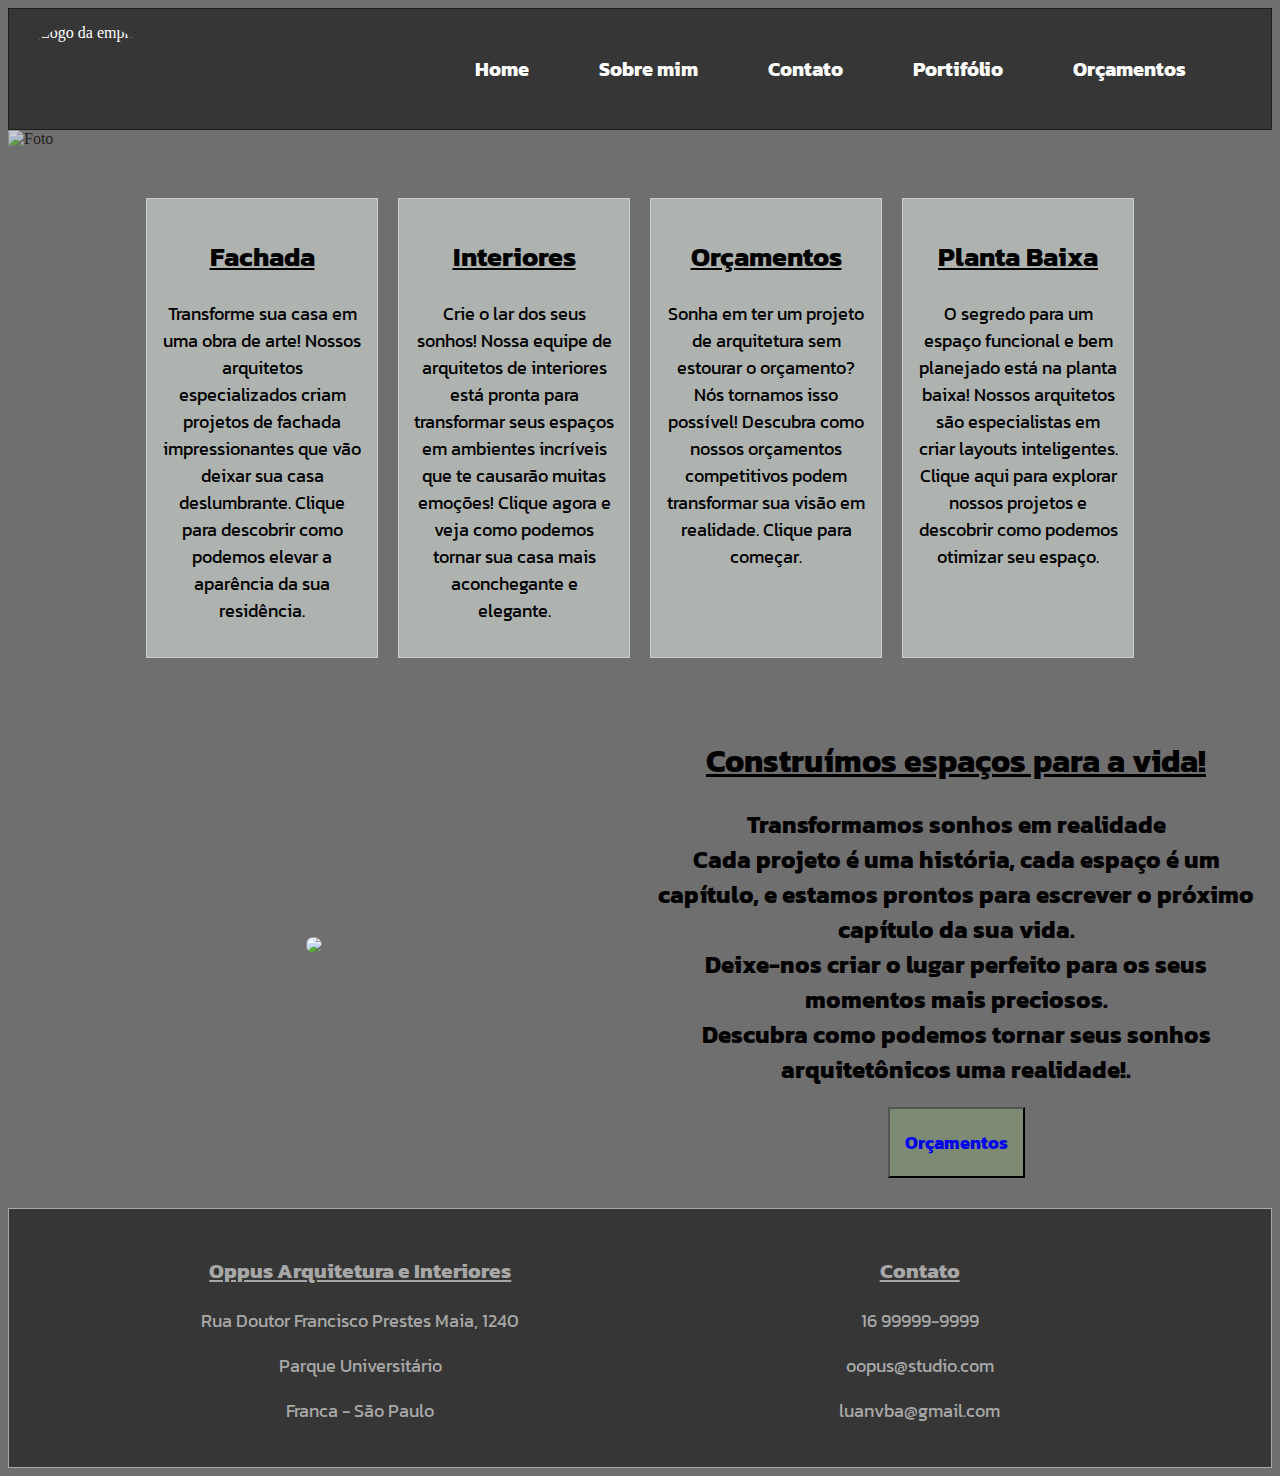
==== index.html @ 78419d8d "atualizações" ====
<!DOCTYPE html>
<html lang="pt-br">
<head>
    <meta charset="UTF-8">
    <meta name="viewport" content="width=device-width, initial-scale=1.0">
    <title>LUANVBA</title>
    <link rel="stylesheet" href="styles.css">
    <link rel="preconnect" href="https://fonts.googleapis.com">
    <link rel="preconnect" href="https://fonts.gstatic.com" crossorigin>
    <link href="https://fonts.googleapis.com/css2?family=Kanit&display=swap" rel="stylesheet">

</head>
<body>
    <header>
        <img href="index.html" class="logo" src="/site_arquitetura/img/logo.jpeg" alt="Logo da empresa">
        <nav>
            <ul>
                <li><a href="index.html">Home</a></li>
                <li><a href="sobremim.html">Sobre mim</a></li>
                <li><a href="https://www.instagram.com/arq.luanbruno/">Contato</a></li>
                <li><a href="https://www.instagram.com/arq.luanbruno/">Portifólio</a></li>
                <li><a href="https://docs.google.com/forms/d/e/1FAIpQLSc5V0zXLqHX2Gyma2oxEk6Q4_O6Z_RN9hvCd_Q0-PLyFsJlIg/viewform?usp=sf_link">Orçamentos</a></li>
            </ul>
        </nav>
    </header>
    <div>
        <img class="imagempri" alt="Foto"src="/site_arquitetura/img/quarto_jardim.jpg" >
    </div>

        <div class="container">
        <div class="caixinhas">
            <h2><u>Fachada</u></h2>
            <p><p>Transforme sua casa em uma obra de arte! Nossos arquitetos especializados criam projetos de fachada impressionantes que vão deixar sua casa deslumbrante. Clique para descobrir como podemos elevar a aparência da sua residência.</p></p>
        </div>
        <div class="caixinhas">
            <h2><a><u>Interiores</u></a></h2>
            <p>Crie o lar dos seus sonhos! Nossa equipe de arquitetos de interiores está pronta para transformar seus espaços em ambientes incríveis que te causarão muitas emoções! Clique agora e veja como podemos tornar sua casa mais aconchegante e elegante.</p>
        </div>
        <div class="caixinhas">
            <h2><u>Orçamentos</u></h2>
            <p>Sonha em ter um projeto de arquitetura sem estourar o orçamento? Nós tornamos isso possível! Descubra como nossos orçamentos competitivos podem transformar sua visão em realidade. Clique para começar.
                </p>
        </div>
        <div class="caixinhas">
            <h2><u>Planta Baixa</u></h2>
            <p>O segredo para um espaço funcional e bem planejado está na planta baixa! Nossos arquitetos são especialistas em criar layouts inteligentes. Clique aqui para explorar nossos projetos e descobrir como podemos otimizar seu espaço.</p>
        </div>
       </div>
       <br>

            <div class="meio">
            <div class="divmeio2">
             <img class="imgmeio"src="/site_arquitetura/img/imgmeio.jpg">
            </div>
            <div class="divmeio2">
                <h1><u>Construímos espaços para a vida!</u></h1>
                <h2>Transformamos sonhos em realidade<br>Cada projeto é uma história, cada espaço é um capítulo, e
                 estamos prontos para escrever o próximo capítulo da sua vida.
                 <br>Deixe-nos criar o lugar perfeito para os seus momentos mais preciosos.<br>
                 Descubra como podemos tornar seus sonhos arquitetônicos uma realidade!.</h2>
                 <button class="botao"><a href="https://docs.google.com/forms/d/e/1FAIpQLSc5V0zXLqHX2Gyma2oxEk6Q4_O6Z_RN9hvCd_Q0-PLyFsJlIg/viewform?usp=sf_link">Orçamentos</a></button>
            </div>
        </div>
    

      <footer>

        <div class="infos">

        <div class="info">
         <h3><u>Oppus Arquitetura e Interiores</u></h3>
            <p>Rua Doutor Francisco Prestes Maia, 1240</p>
             <p>Parque Universitário</p>
                <p>Franca - São Paulo</p>
        </div>

        <div class="info">
        <h3><u>Contato</u></h3>
        <p>16 99999-9999</p>

        <p>oopus@studio.com</p>
        <p>luanvba@gmail.com</p>
        <p></p>

        </div>

        </div>

    </footer>

</body>
</html>
---- styles.css ----
header {
    display: flex;
    justify-content: space-between;
    align-items: center;
    padding: 15px;
    background-color: #363636;
    color: rgb(255, 255, 255); 
    border: 1px solid #1d1d1d;
    margin-top: 0;
}

.logo {
    height: 90px;
    border-radius: 100%;
    
}

nav ul {
    list-style-type: none;
    margin: 0;
    padding: 0;
    display: flex;
    align-items: center; 
    color: rgb(255, 255, 255); 
    font-weight: bold;
    font-family: 'Kanit', sans-serif;
}

nav li {
    margin-right: 70px;
    color: rgb(255, 255, 255); 
    align-items: center;
    transition: transform 0.2s;
    font-family: 'Kanit', sans-serif;
}

nav li:hover {
    transform: scale(1.1);
}

nav a {
    text-decoration: none;
    font-weight: bold; 
    font-size: 20px; 
    align-items: center; 
    color: rgb(255, 255, 255); 
}

nav a:hover{
    color: #87af70;
}
.imagempri {
    width: 100%;
    height: 550px;
    opacity: 70%;
    border-radius: 0%;
    padding-right: 35px;
   
}

body {
    background-color: #706f6f;
}
.container {
    text-align: center;
    padding-top: 40px;
    display: flex;
    justify-content: center;
}

.container {
    text-align: center;
    padding-top: 40px;
    display: flex;
    justify-content: center;
}

.caixinhas {
    width: 200px;
    margin: 10px;
    border: 1px solid #ccc;
    padding: 15px;
    background-color: rgb(174, 179, 176);
    text-align: center;
    transition: transform 0.2s; 
    font-family: 'Kanit', sans-serif;
    font-size: large;
}

.caixinhas:hover {
    transform: scale(1.1); /* Aumenta o tamanho em 10% */
}
.infos{
    text-align: center; 
    padding-top: 0px;
    border: solid 1px;
    background-color: #363636;
    color: rgb(167, 167, 167);
    font-size: large;
}
.info {
    display: inline-block;
    text-align: center;
    width: 40%;
    margin: 10px;
    padding: 15px;
    font-family: 'Kanit', sans-serif;
    font-size: large;
    
}

.meio{

    display: flex;
    align-items: center;
    padding-top: 15px;
    padding-bottom: 15px;
}
.imgmeio{
    height: 450px ;
    width: auto;
    border-radius: 75px;
    margin-right: 20px;
}

.divmeio2{
    flex: 1;
    text-align: center;
    font-family: 'Kanit', sans-serif;
    justify-content: center;
    color: #000000;
    background-color: #706f6f;
    padding: 15px;
}

.botao{
    padding: 20px 15px;
    font-family: 'Kanit', sans-serif;
    font-weight: bold;
    color: #000000;
    background-color:#7d8b74;
    font-size: large;
    transition: transform 0.2s;
    text-decoration: none;
}

.botao a{
    text-decoration: none;
}

.botao:hover {
    transform: scale(1.1);
    
}

.perfil{
    height: 500px;
    border-radius: 100%;
    box-shadow: #ffffff;
    

}

.foto {
    text-align: center; 
    margin-top: 75px;
    transition: transform 0.2s;
    box-shadow: #ffffff;

    
}

.foto:hover{
    transform: scale(1.1);
}

.textdiv{
    font-family: 'Kanit', sans-serif;
    padding-left: 75px;
    padding-right: 75px;
    padding-top: 50px;
    padding-bottom: 50px;
}
.txt{
    font-family: 'Kanit', sans-serif;
    font-size: 25px;
    text-shadow: #000000;
}
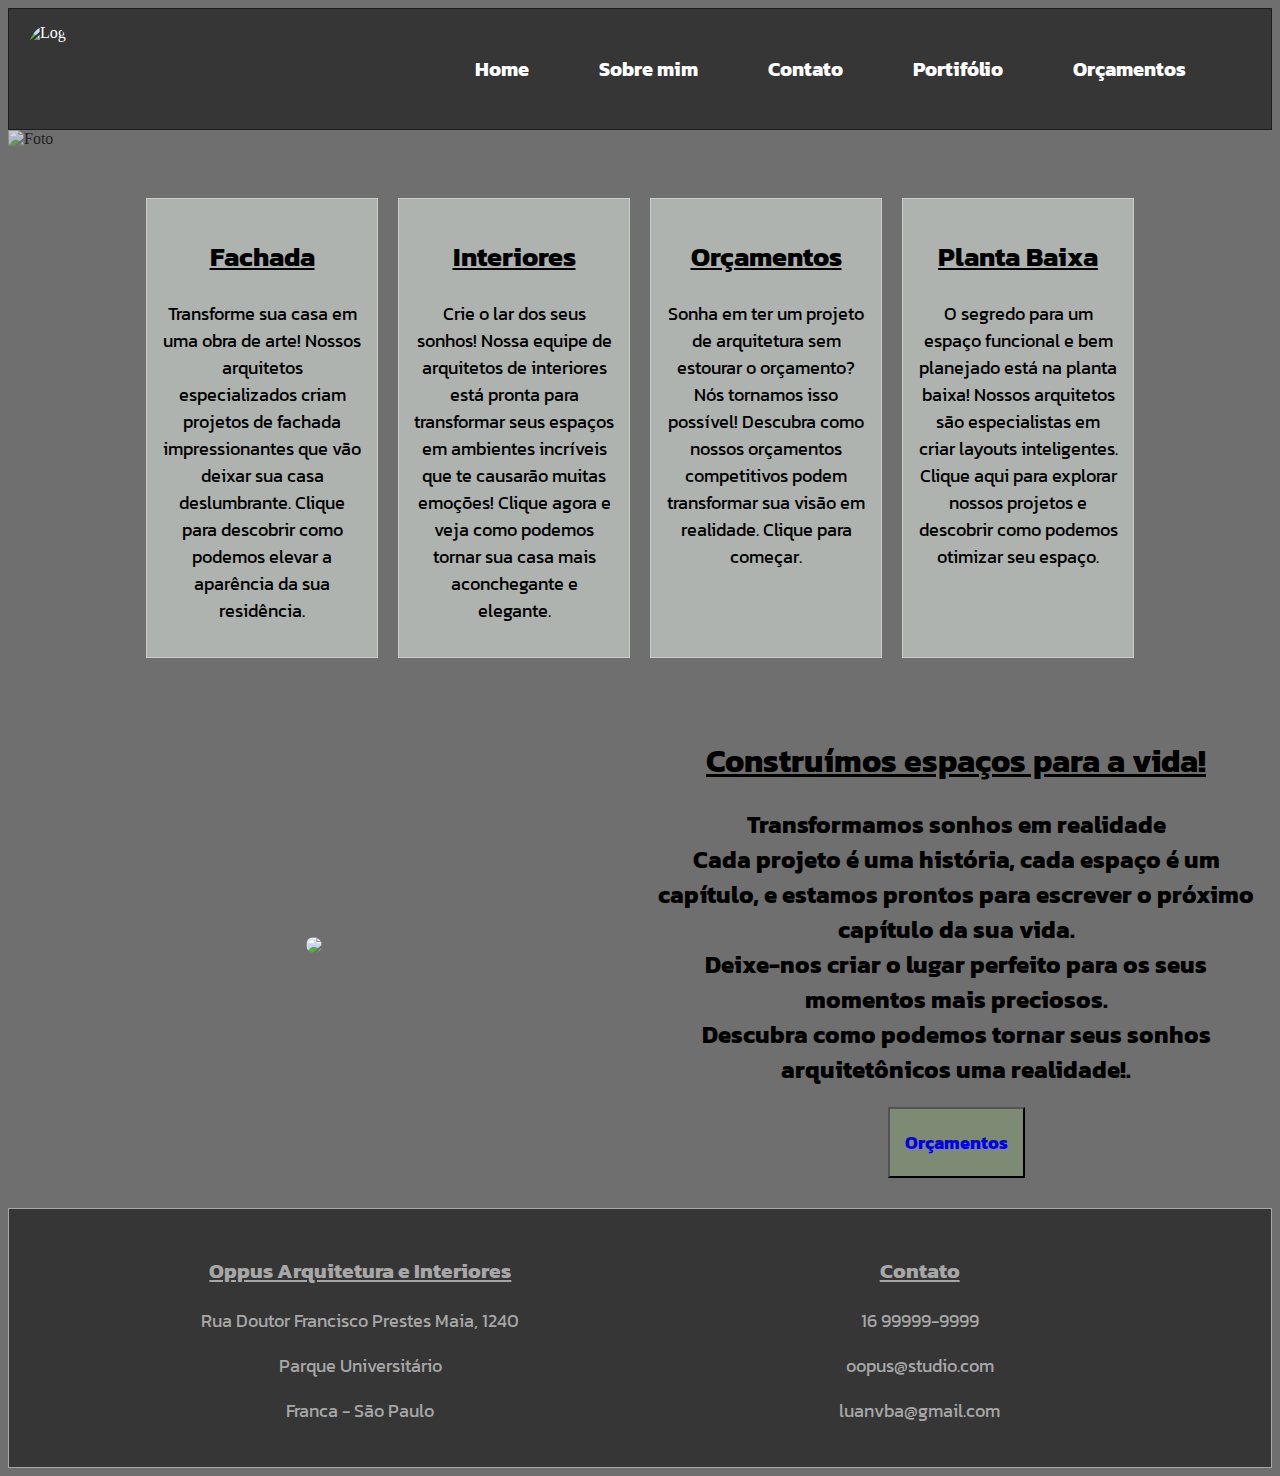
==== commit 59e1b78e: "atualizacoes finais" ====
--- a/index.html
+++ b/index.html
@@ -12,7 +12,7 @@
 </head>
 <body>
     <header>
-        <img href="index.html" class="logo" src="/site_arquitetura/img/logo.jpeg" alt="Logo da empresa">
+        <img href="index.html" class="logo" src="/site_arquitetura/img/logo.jpeg" alt="Logo">
         <nav>
             <ul>
                 <li><a href="index.html">Home</a></li>
--- a/styles.css
+++ b/styles.css
@@ -89,7 +89,7 @@
 }
 
 .caixinhas:hover {
-    transform: scale(1.1); /* Aumenta o tamanho em 10% */
+    transform: scale(1.1); 
 }
 .infos{
     text-align: center; 
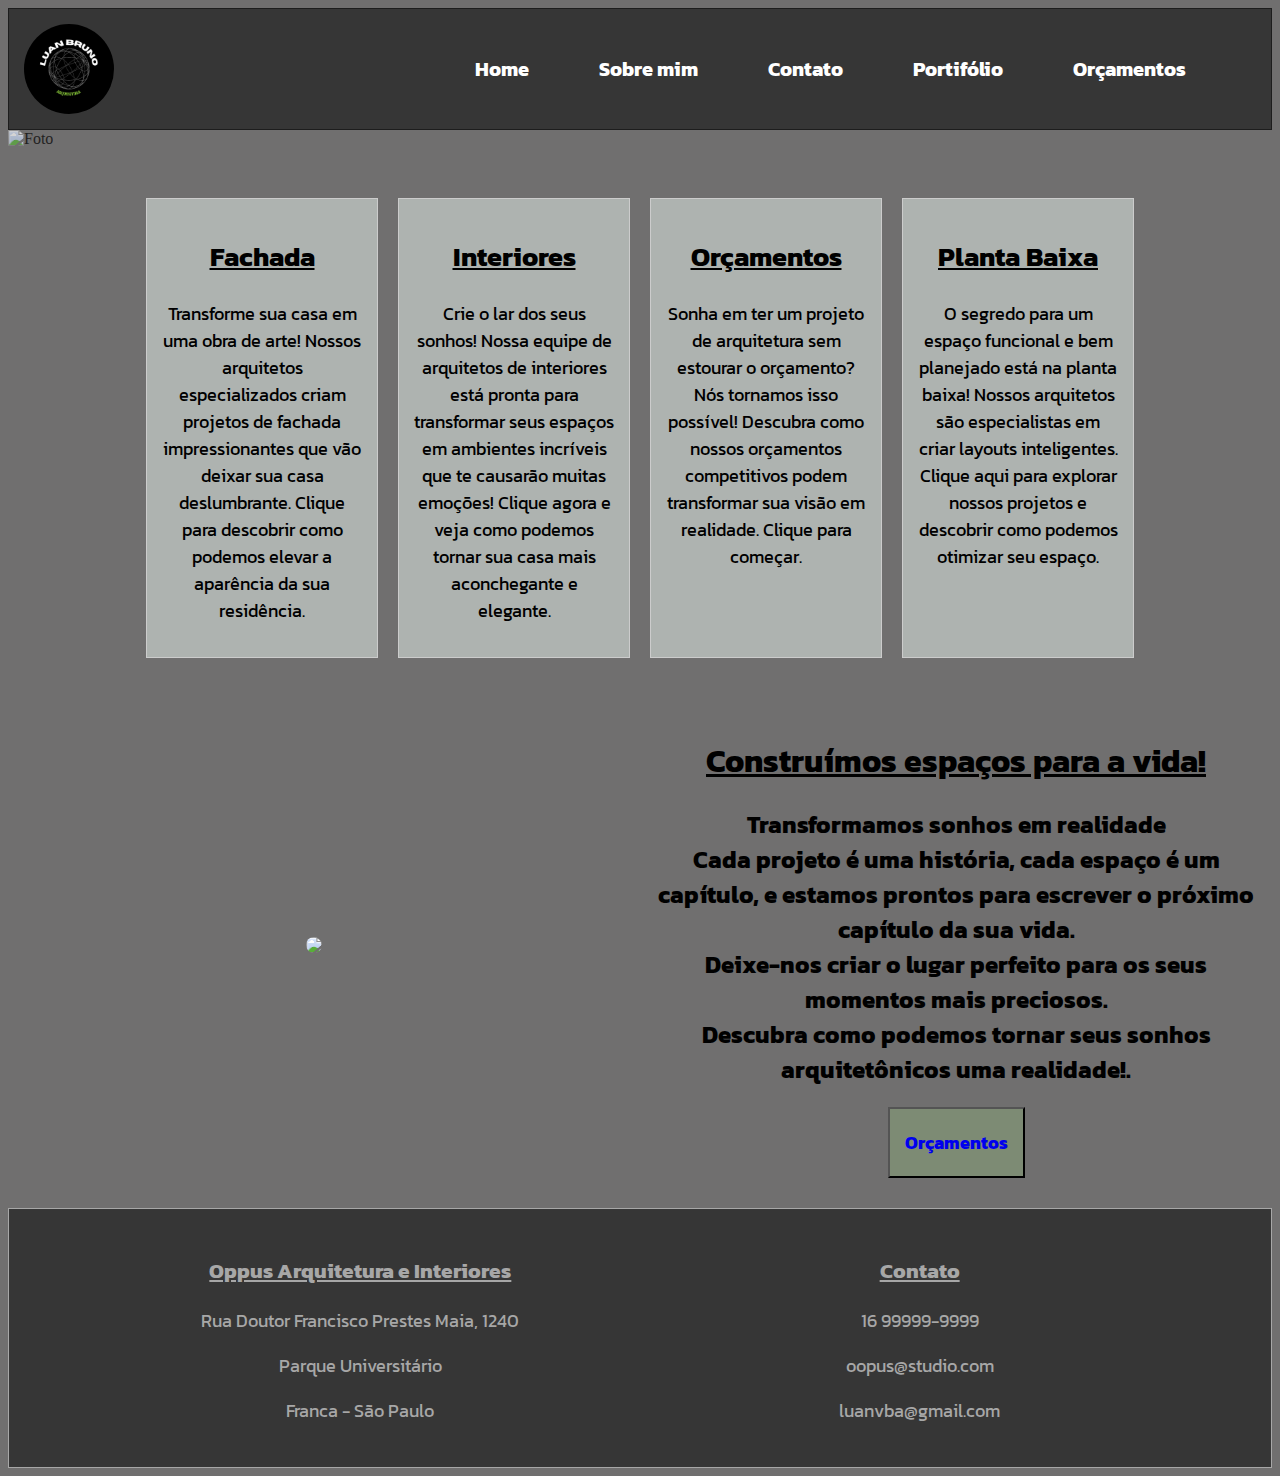
==== commit 7fca1c03: "update" ====
--- a/index.html
+++ b/index.html
@@ -12,7 +12,7 @@
 </head>
 <body>
     <header>
-        <img href="index.html" class="logo" src="/site_arquitetura/img/logo.jpeg" alt="Logo">
+        <img href="index.html" class="logo" src="/img/logo.jpeg" alt="Logo">
         <nav>
             <ul>
                 <li><a href="index.html">Home</a></li>
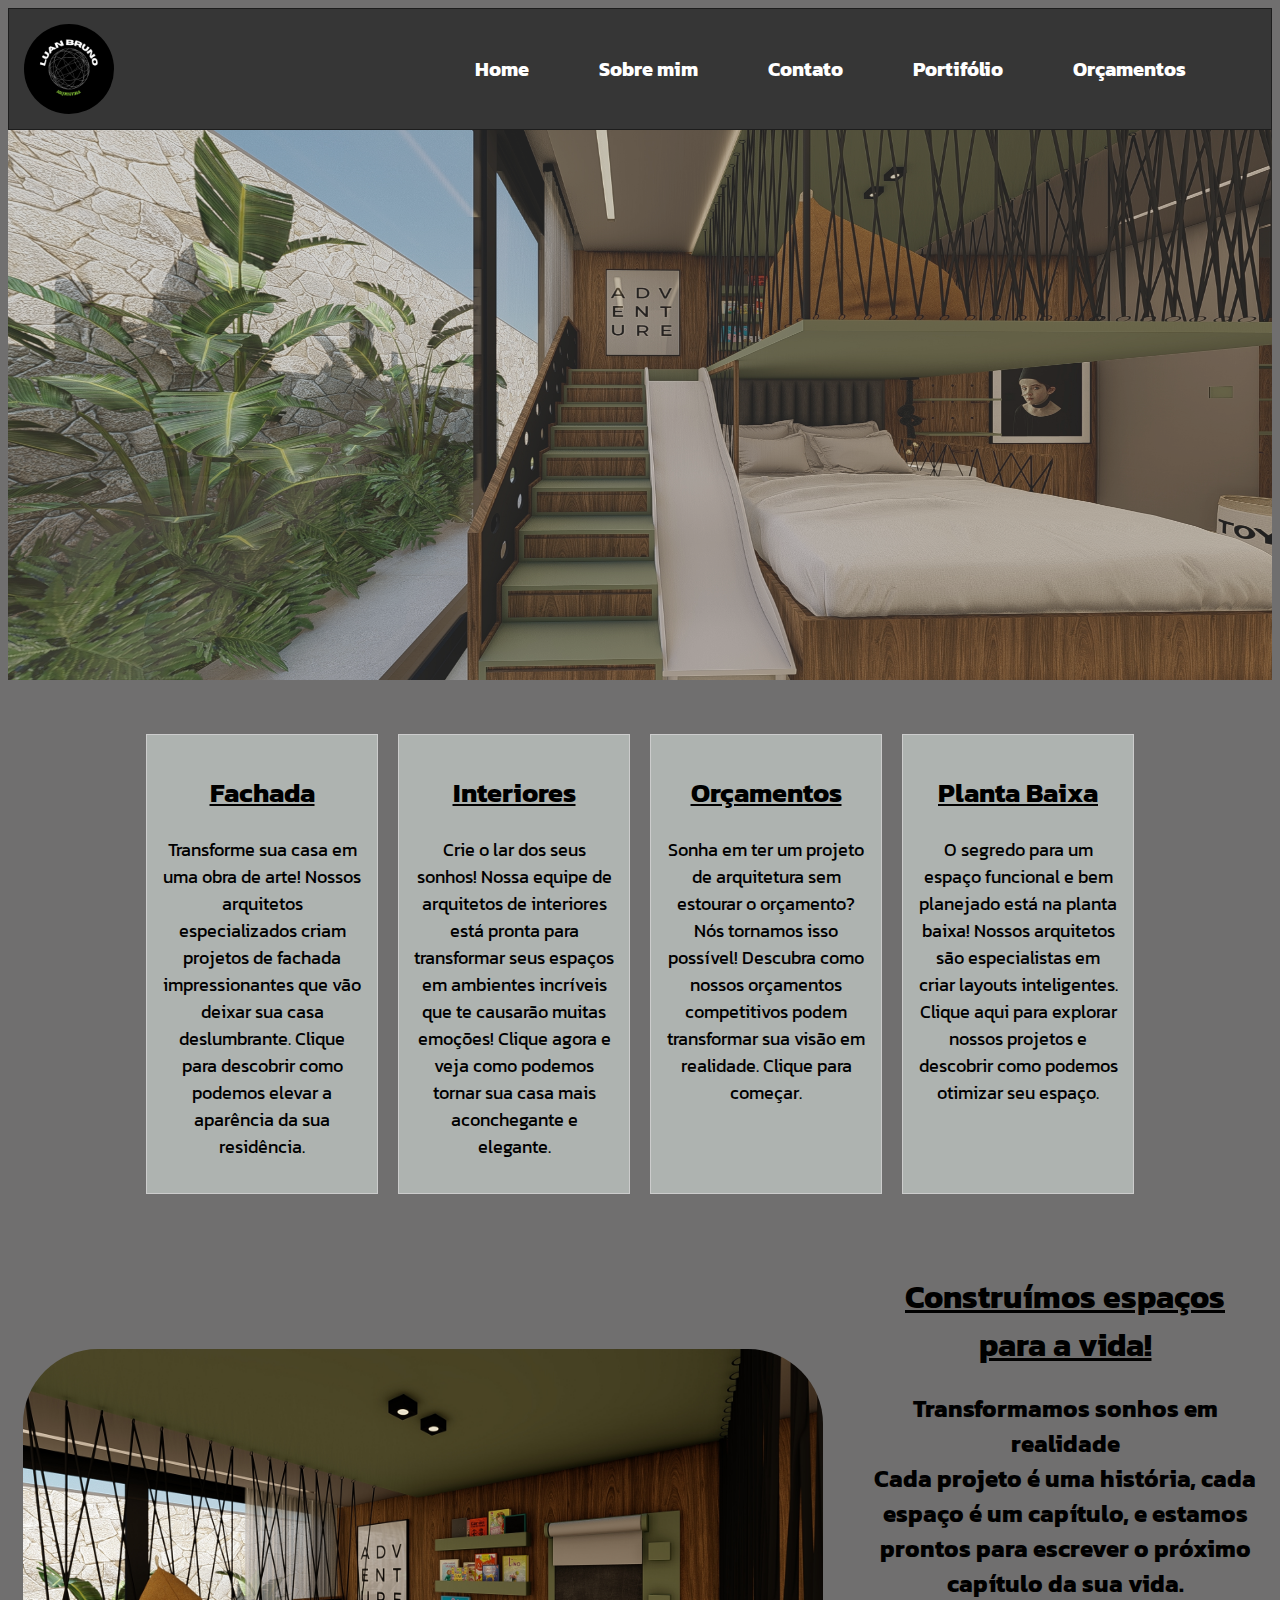
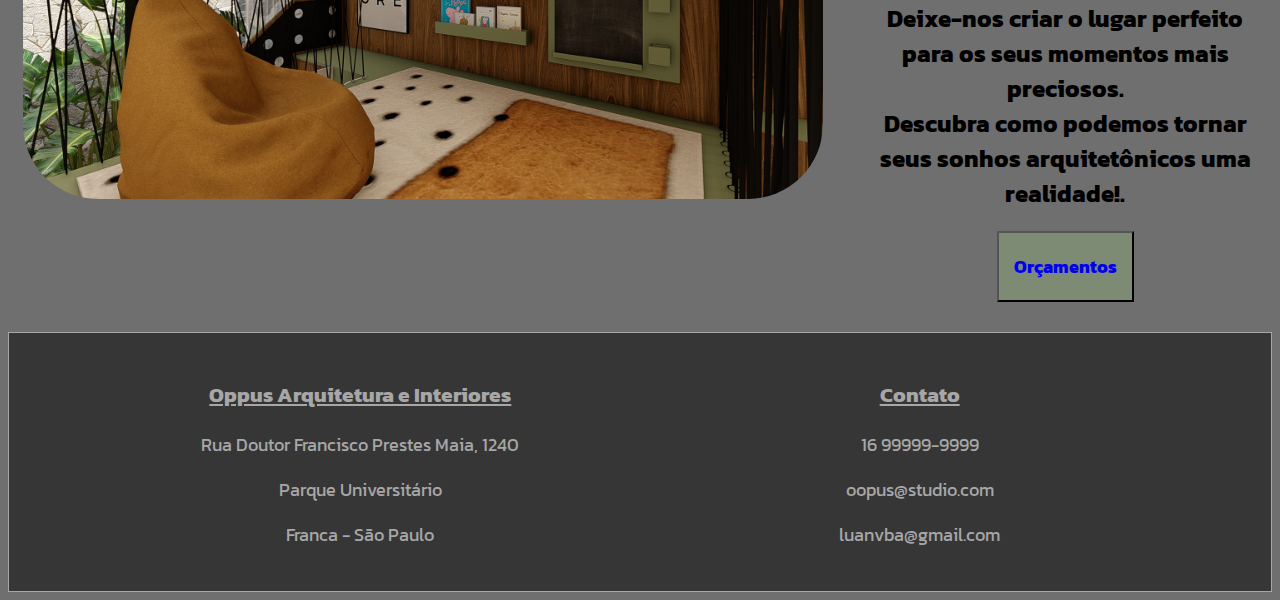
==== commit de66b01d: "update" ====
--- a/index.html
+++ b/index.html
@@ -24,7 +24,7 @@
         </nav>
     </header>
     <div>
-        <img class="imagempri" alt="Foto"src="/site_arquitetura/img/quarto_jardim.jpg" >
+        <img class="imagempri" alt="Foto"src="/img/quarto_jardim.jpg" >
     </div>
 
         <div class="container">
@@ -50,7 +50,7 @@
 
             <div class="meio">
             <div class="divmeio2">
-             <img class="imgmeio"src="/site_arquitetura/img/imgmeio.jpg">
+             <img class="imgmeio"src="/img/imgmeio.jpg">
             </div>
             <div class="divmeio2">
                 <h1><u>Construímos espaços para a vida!</u></h1>
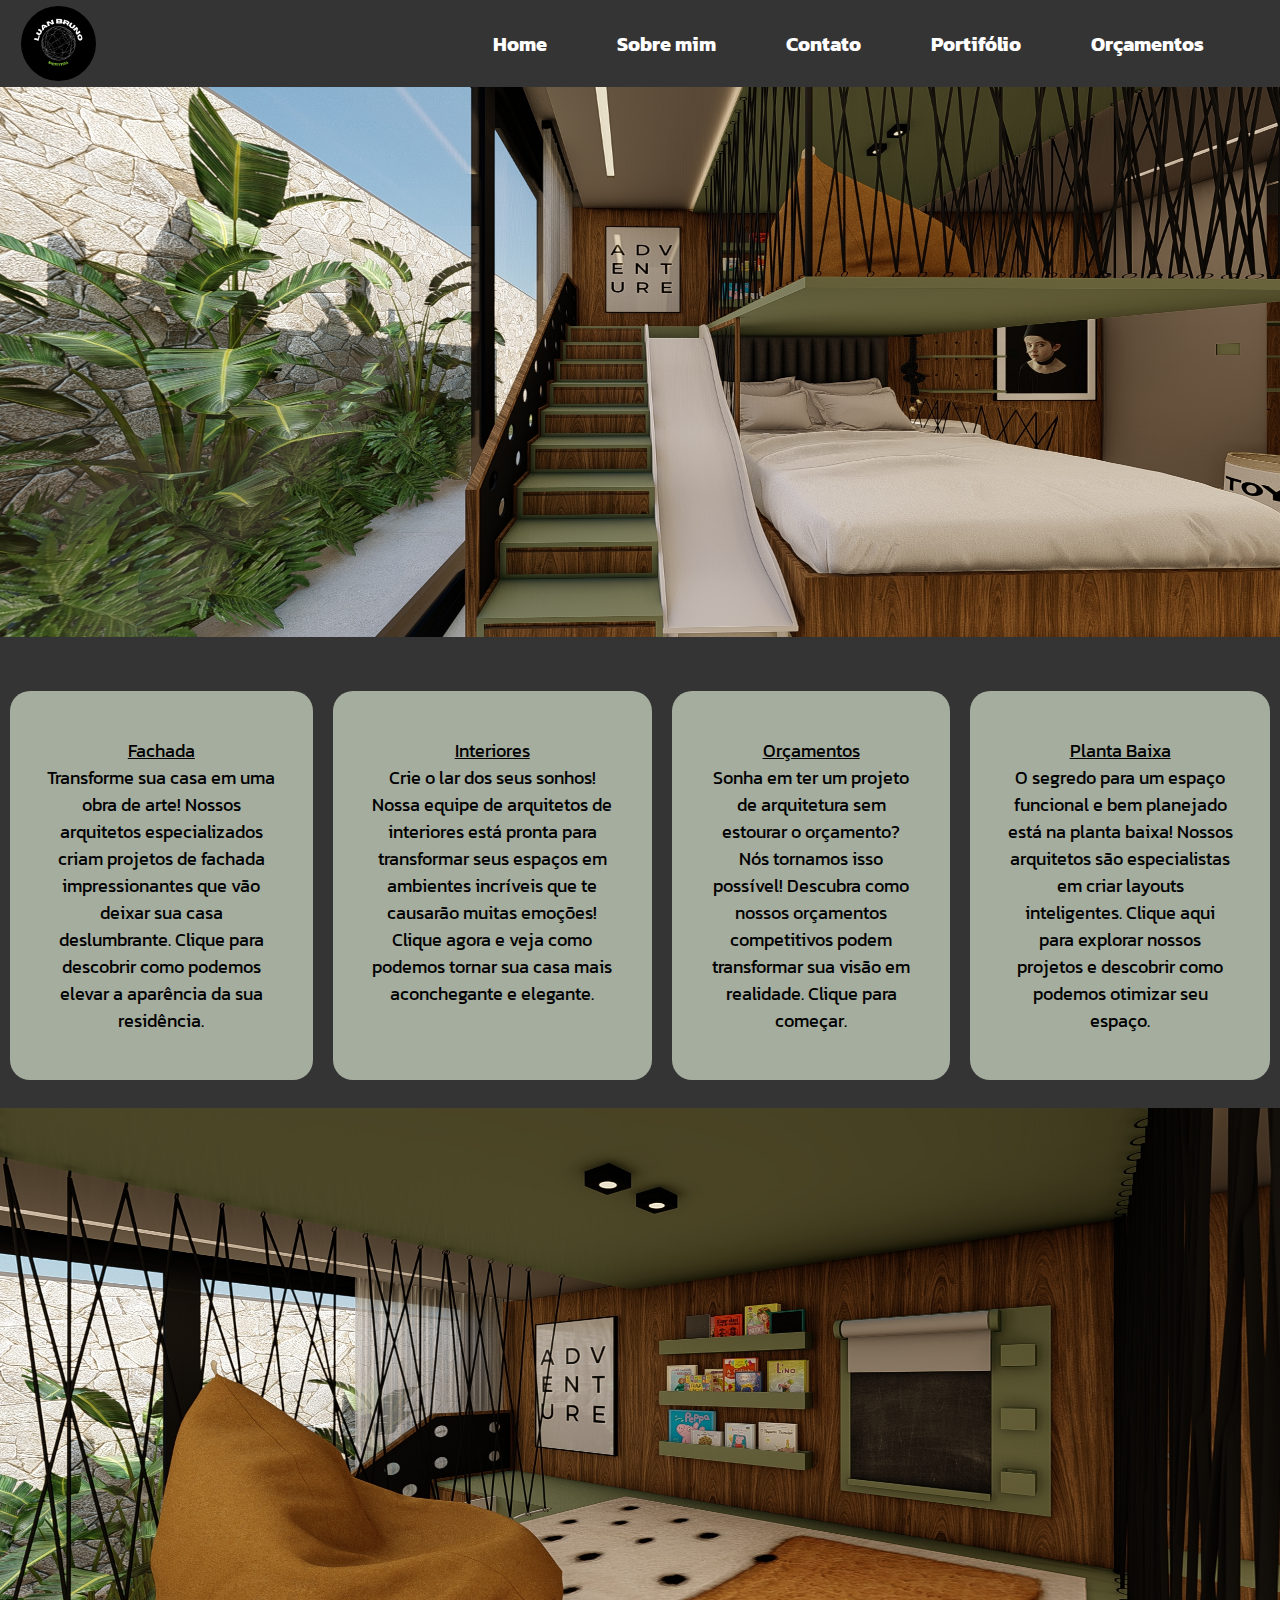
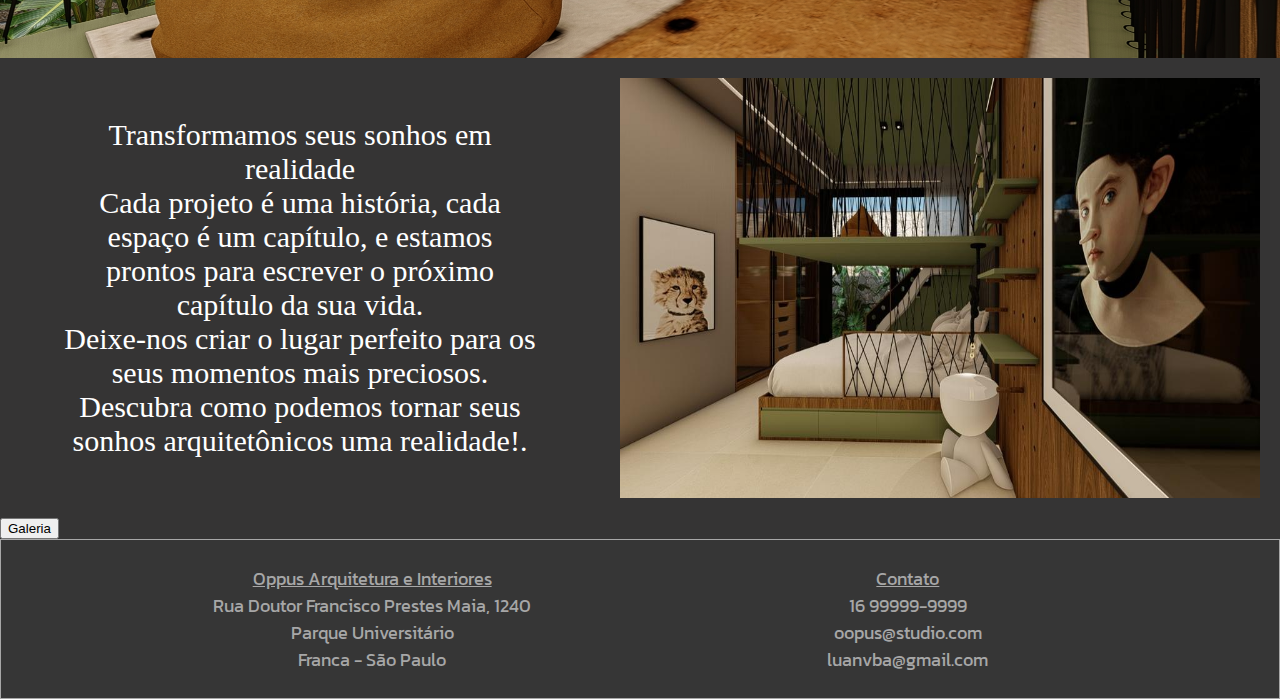
==== commit 1ff68e4a: "update" ====
--- a/index.html
+++ b/index.html
@@ -48,19 +48,21 @@
        </div>
        <br>
 
-            <div class="meio">
+            
             <div class="divmeio2">
              <img class="imgmeio"src="/img/imgmeio.jpg">
             </div>
             <div class="divmeio2">
-                <h1><u>Construímos espaços para a vida!</u></h1>
-                <h2>Transformamos sonhos em realidade<br>Cada projeto é uma história, cada espaço é um capítulo, e
+                <h2>Transformamos seus sonhos em realidade<br>Cada projeto é uma história, cada espaço é um capítulo, e
                  estamos prontos para escrever o próximo capítulo da sua vida.
                  <br>Deixe-nos criar o lugar perfeito para os seus momentos mais preciosos.<br>
-                 Descubra como podemos tornar seus sonhos arquitetônicos uma realidade!.</h2>
-                 <button class="botao"><a href="https://docs.google.com/forms/d/e/1FAIpQLSc5V0zXLqHX2Gyma2oxEk6Q4_O6Z_RN9hvCd_Q0-PLyFsJlIg/viewform?usp=sf_link">Orçamentos</a></button>
-            </div>
-        </div>
+                 Descubra como podemos tornar seus sonhos arquitetônicos uma realidade!.</h2>  
+                <img class="img2" src="img/lateral_quarto.jpeg">        
+                </div>
+                <button class="butorcamentos"><a class="butlink">Galeria</a></button>
+
+                
+       
     
 
       <footer>
--- a/styles.css
+++ b/styles.css
@@ -1,18 +1,43 @@
+html, body, div, span, applet, object, iframe,
+h1, h2, h3, h4, h5, h6, p, blockquote, pre,
+a, abbr, acronym, address, big, cite, code,
+del, dfn, em, img, ins, kbd, q, s, samp,
+small, strike, strong, sub, sup, tt, var,
+b, u, i, center,
+dl, dt, dd, ol, ul, li,
+fieldset, form, label, legend,
+table, caption, tbody, tfoot, thead, tr, th, td,
+article, aside, canvas, details, embed, 
+figure, figcaption, footer, header, hgroup, 
+menu, nav, output, ruby, section, summary,
+time, mark, audio, video {
+	margin: 0;
+	padding: 0;
+	border: 0;
+	font-size: 100%;
+	font: inherit;
+	vertical-align: baseline;
+}
+*{
+    box-sizing: border-box;
+}
 
 header {
     display: flex;
     justify-content: space-between;
     align-items: center;
-    padding: 15px;
+    padding: 5px;
     background-color: #363636;
-    color: rgb(255, 255, 255); 
-    border: 1px solid #1d1d1d;
+    background: transparent;
+    color: rgb(255, 255, 255); 
+    border: 1px solid transparent;
     margin-top: 0;
 }
 
 .logo {
-    height: 90px;
+    height: 75px;
     border-radius: 100%;
+    margin-left: 15px;
     
 }
 
@@ -53,14 +78,14 @@
 .imagempri {
     width: 100%;
     height: 550px;
-    opacity: 70%;
+    opacity: 100%;
     border-radius: 0%;
-    padding-right: 35px;
+    
    
 }
 
 body {
-    background-color: #706f6f;
+    background-color: #353434;
 }
 .container {
     text-align: center;
@@ -77,15 +102,16 @@
 }
 
 .caixinhas {
-    width: 200px;
+   
     margin: 10px;
-    border: 1px solid #ccc;
-    padding: 15px;
-    background-color: rgb(174, 179, 176);
+    border: 1px solid transparent;
+    padding: 45px 35px;
+    background-color: #a4ad9e;
     text-align: center;
     transition: transform 0.2s; 
     font-family: 'Kanit', sans-serif;
     font-size: large;
+    border-radius: 20px;
 }
 
 .caixinhas:hover {
@@ -118,20 +144,32 @@
     padding-bottom: 15px;
 }
 .imgmeio{
-    height: 450px ;
-    width: auto;
-    border-radius: 75px;
-    margin-right: 20px;
+    width: 100%;
+    height: 550px;
+    opacity: 100%;
+    border-radius: 0%;}
+
+.img2{
+    width: 50%;
+    height: auto;
+    margin: 20px;
 }
 
 .divmeio2{
-    flex: 1;
-    text-align: center;
-    font-family: 'Kanit', sans-serif;
-    justify-content: center;
-    color: #000000;
-    background-color: #706f6f;
-    padding: 15px;
+   display: flex;
+}
+
+.divmeio2 h1{
+    color: white;
+    align-items: center;
+}
+
+.divmeio2 h2{
+    color: white;
+    text-align: center;
+    font-size: 30px;
+    margin: 60px;
+    
 }
 
 .botao{
@@ -143,6 +181,8 @@
     font-size: large;
     transition: transform 0.2s;
     text-decoration: none;
+    margin-top: 30px;
+    border-radius: 16px;
 }
 
 .botao a{
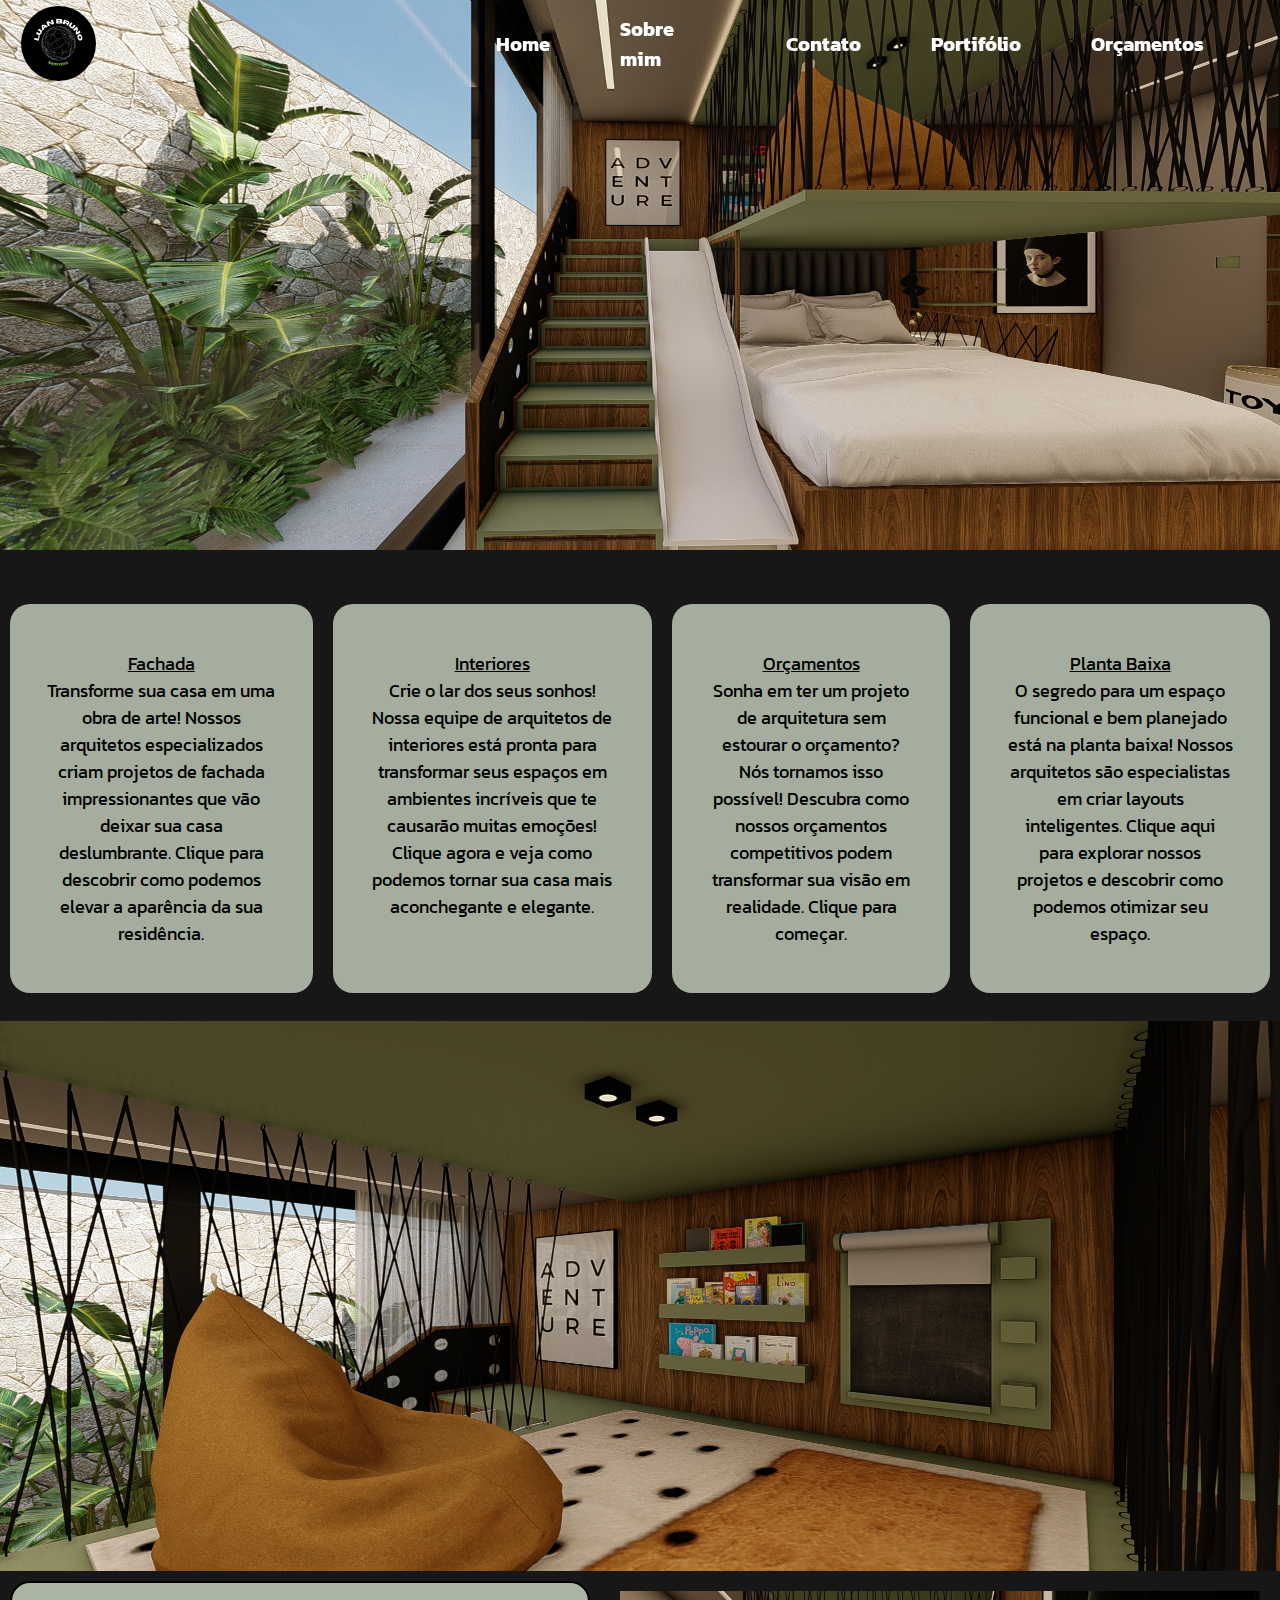
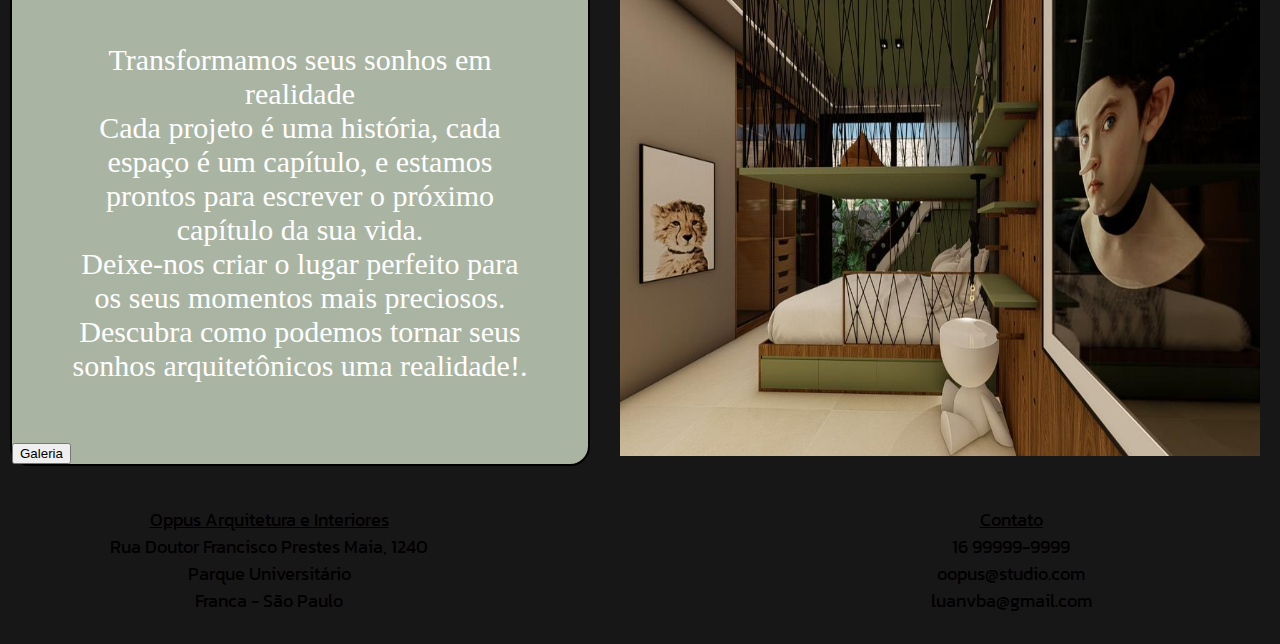
==== commit e007c592: "melhoria" ====
--- a/index.html
+++ b/index.html
@@ -53,14 +53,16 @@
              <img class="imgmeio"src="/img/imgmeio.jpg">
             </div>
             <div class="divmeio2">
+                <div class="escritomeio">
                 <h2>Transformamos seus sonhos em realidade<br>Cada projeto é uma história, cada espaço é um capítulo, e
                  estamos prontos para escrever o próximo capítulo da sua vida.
                  <br>Deixe-nos criar o lugar perfeito para os seus momentos mais preciosos.<br>
                  Descubra como podemos tornar seus sonhos arquitetônicos uma realidade!.</h2>  
+                 <button class="butorcamentos"><a class="butlink">Galeria</a></button>
+
+                </div>
                 <img class="img2" src="img/lateral_quarto.jpeg">        
                 </div>
-                <button class="butorcamentos"><a class="butlink">Galeria</a></button>
-
                 
        
     
--- a/styles.css
+++ b/styles.css
@@ -27,17 +27,18 @@
     justify-content: space-between;
     align-items: center;
     padding: 5px;
-    background-color: #363636;
     background: transparent;
     color: rgb(255, 255, 255); 
     border: 1px solid transparent;
     margin-top: 0;
+    position: fixed;
 }
 
 .logo {
     height: 75px;
     border-radius: 100%;
     margin-left: 15px;
+    margin-right: 400px;
     
 }
 
@@ -85,8 +86,12 @@
 }
 
 body {
-    background-color: #353434;
-}
+    background: #181717;
+}
+
+
+
+
 .container {
     text-align: center;
     padding-top: 40px;
@@ -99,6 +104,13 @@
     padding-top: 40px;
     display: flex;
     justify-content: center;
+}
+.escritomeio{
+    border: solid 2px #000000;
+    margin: 10px;
+    background: #aab4a3;
+    border-radius: 20px;
+
 }
 
 .caixinhas {
@@ -118,12 +130,11 @@
     transform: scale(1.1); 
 }
 .infos{
-    text-align: center; 
-    padding-top: 0px;
-    border: solid 1px;
-    background-color: #363636;
-    color: rgb(167, 167, 167);
-    font-size: large;
+    display: flex;
+    justify-content: space-between;
+    align-items: center;
+    padding: 5px;
+    margin-top: 0;
 }
 .info {
     display: inline-block;
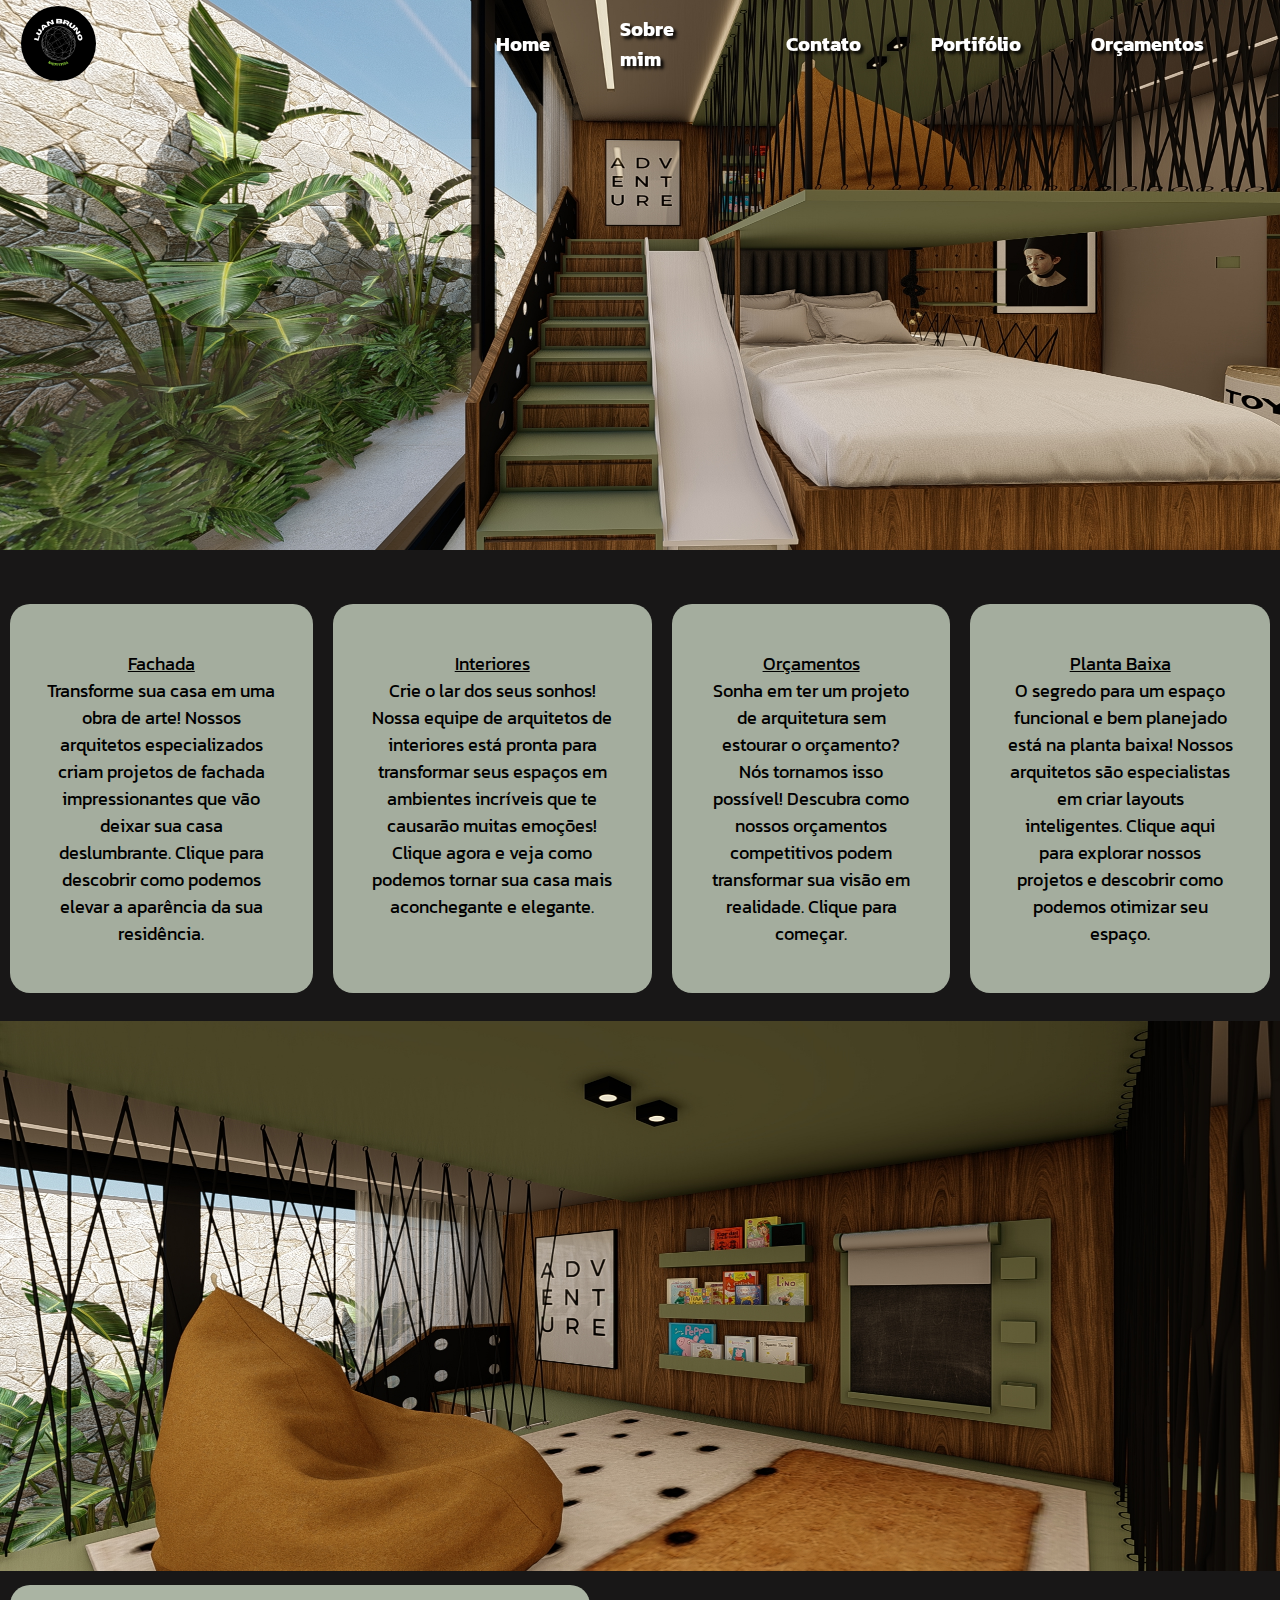
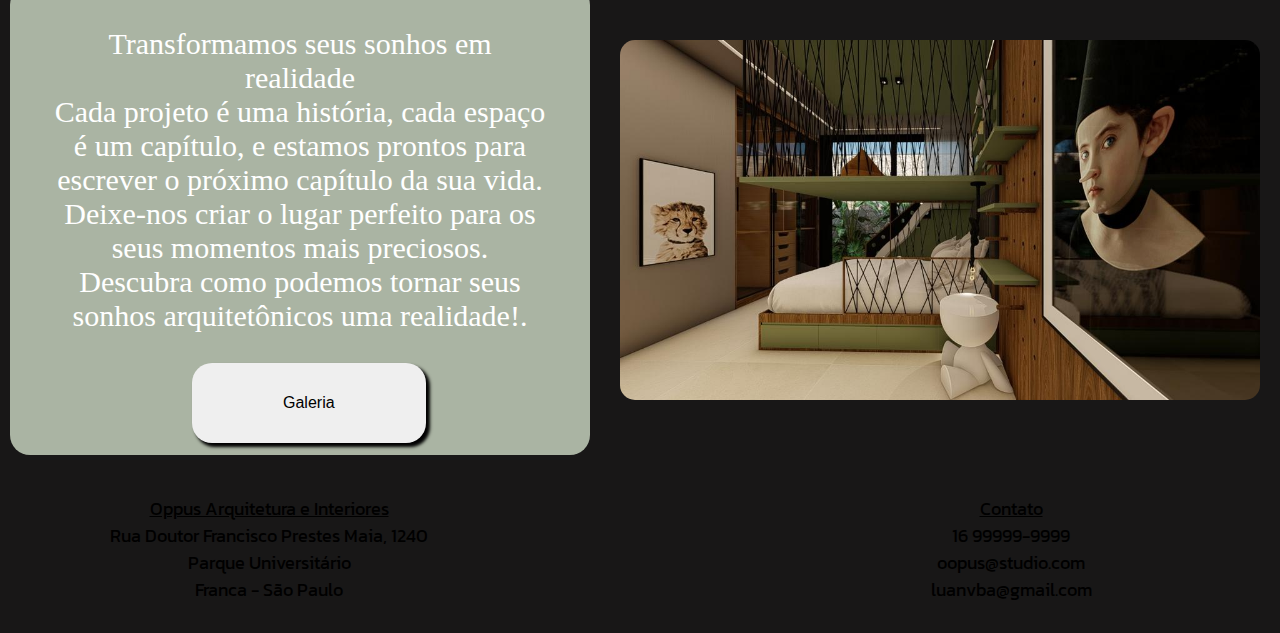
==== commit 8c7bc795: "update" ====
--- a/index.html
+++ b/index.html
@@ -49,7 +49,7 @@
        <br>
 
             
-            <div class="divmeio2">
+            <div class="divmeio">
              <img class="imgmeio"src="/img/imgmeio.jpg">
             </div>
             <div class="divmeio2">
@@ -58,6 +58,7 @@
                  estamos prontos para escrever o próximo capítulo da sua vida.
                  <br>Deixe-nos criar o lugar perfeito para os seus momentos mais preciosos.<br>
                  Descubra como podemos tornar seus sonhos arquitetônicos uma realidade!.</h2>  
+                 
                  <button class="butorcamentos"><a class="butlink">Galeria</a></button>
 
                 </div>
--- a/styles.css
+++ b/styles.css
@@ -32,6 +32,7 @@
     border: 1px solid transparent;
     margin-top: 0;
     position: fixed;
+    text-shadow: 0.2em 0.2em 0.2em black;
 }
 
 .logo {
@@ -105,13 +106,7 @@
     display: flex;
     justify-content: center;
 }
-.escritomeio{
-    border: solid 2px #000000;
-    margin: 10px;
-    background: #aab4a3;
-    border-radius: 20px;
-
-}
+
 
 .caixinhas {
    
@@ -168,19 +163,47 @@
 
 .divmeio2{
    display: flex;
+   align-items: center;
 }
 
 .divmeio2 h1{
     color: white;
     align-items: center;
 }
+.escritomeio{
+    border: solid 2px transparent;
+    margin: 10px;
+    padding: 10px 10px;
+    background: #aab4a3;
+    border-radius: 20px;
+
+}
 
 .divmeio2 h2{
     color: white;
     text-align: center;
     font-size: 30px;
-    margin: 60px;
-    
+    margin: 30px;
+}
+
+
+
+.divmeio2 img{
+    border-radius: 15px;
+}
+
+.butorcamentos{
+    align-items: center;
+    align-content: center;
+    padding: 30px 90px;
+    margin-left: 170px;
+    border-radius: 20px;
+    border: solid 1px transparent;
+    box-shadow: 0.2em 0.2em 0.2em black;
+    font-size: 16px;
+
+    
+
 }
 
 .botao{
@@ -194,6 +217,7 @@
     text-decoration: none;
     margin-top: 30px;
     border-radius: 16px;
+    box-shadow: 10px 5px 5px black;
 }
 
 .botao a{
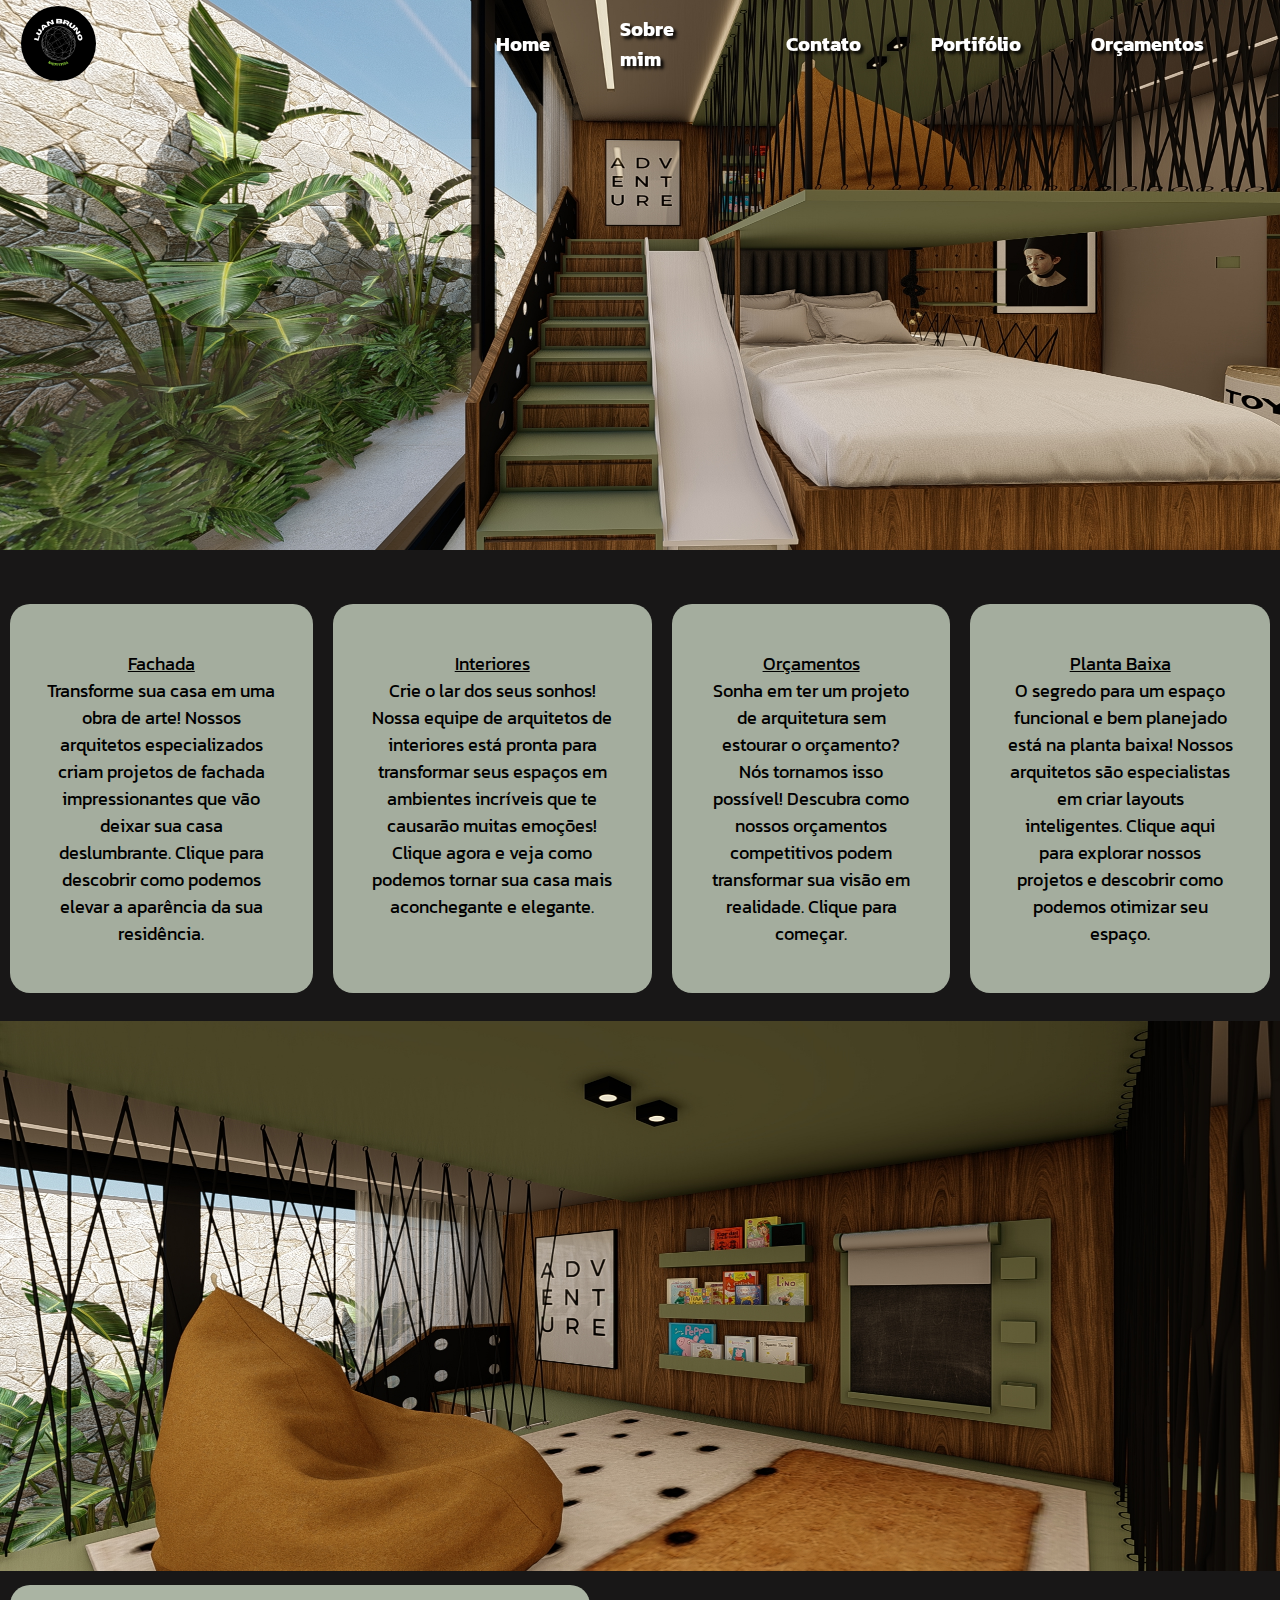
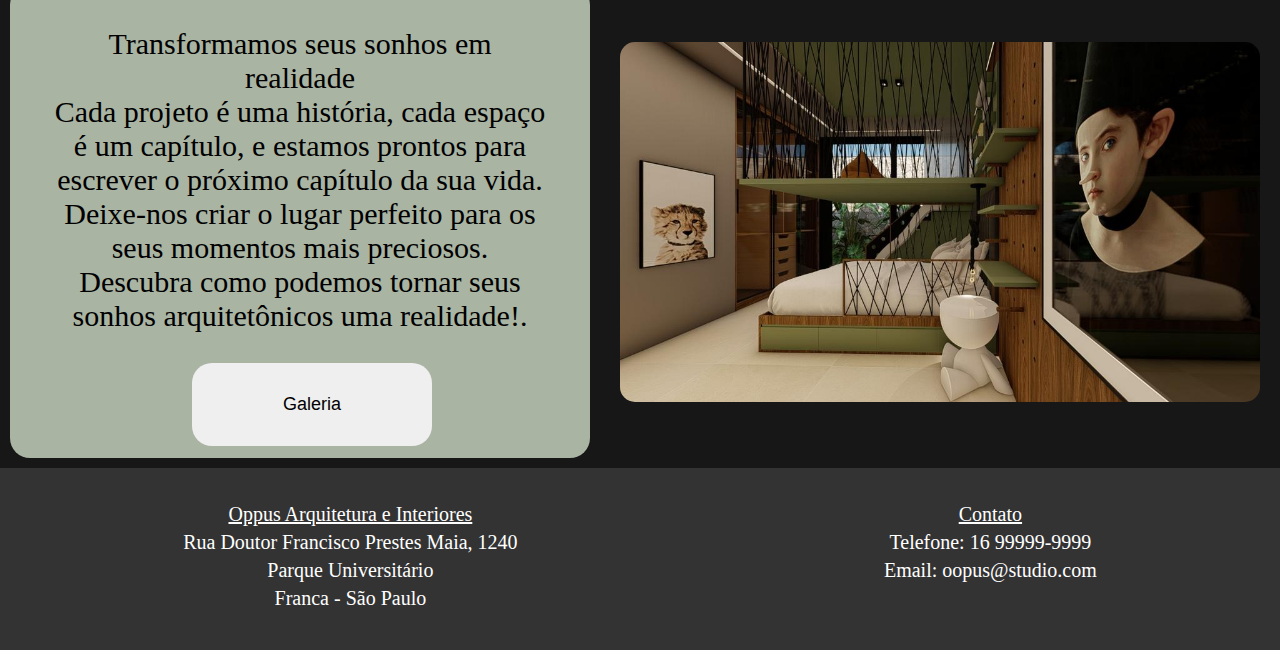
==== commit 09272c5f: "update" ====
--- a/index.html
+++ b/index.html
@@ -58,7 +58,7 @@
                  estamos prontos para escrever o próximo capítulo da sua vida.
                  <br>Deixe-nos criar o lugar perfeito para os seus momentos mais preciosos.<br>
                  Descubra como podemos tornar seus sonhos arquitetônicos uma realidade!.</h2>  
-                 
+
                  <button class="butorcamentos"><a class="butlink">Galeria</a></button>
 
                 </div>
@@ -69,29 +69,21 @@
     
 
       <footer>
+  <div class="footer-container">
+    <div class="info">
+      <h3><u>Oppus Arquitetura e Interiores</u></h3>
+      <p>Rua Doutor Francisco Prestes Maia, 1240</p>
+      <p>Parque Universitário</p>
+      <p>Franca - São Paulo</p>
+    </div>
 
-        <div class="infos">
-
-        <div class="info">
-         <h3><u>Oppus Arquitetura e Interiores</u></h3>
-            <p>Rua Doutor Francisco Prestes Maia, 1240</p>
-             <p>Parque Universitário</p>
-                <p>Franca - São Paulo</p>
-        </div>
-
-        <div class="info">
-        <h3><u>Contato</u></h3>
-        <p>16 99999-9999</p>
-
-        <p>oopus@studio.com</p>
-        <p>luanvba@gmail.com</p>
-        <p></p>
-
-        </div>
-
-        </div>
-
-    </footer>
+    <div class="info">
+      <h3><u>Contato</u></h3>
+      <p>Telefone: 16 99999-9999</p>
+      <p>Email: oopus@studio.com</p>
+    </div>
+  </div>
+</footer>
 
 </body>
 </html>--- a/styles.css
+++ b/styles.css
@@ -124,23 +124,7 @@
 .caixinhas:hover {
     transform: scale(1.1); 
 }
-.infos{
-    display: flex;
-    justify-content: space-between;
-    align-items: center;
-    padding: 5px;
-    margin-top: 0;
-}
-.info {
-    display: inline-block;
-    text-align: center;
-    width: 40%;
-    margin: 10px;
-    padding: 15px;
-    font-family: 'Kanit', sans-serif;
-    font-size: large;
-    
-}
+
 
 .meio{
 
@@ -167,7 +151,7 @@
 }
 
 .divmeio2 h1{
-    color: white;
+    color: rgb(3, 3, 3);
     align-items: center;
 }
 .escritomeio{
@@ -176,11 +160,14 @@
     padding: 10px 10px;
     background: #aab4a3;
     border-radius: 20px;
-
-}
+    color: #000000;
+
+}
+
+
 
 .divmeio2 h2{
-    color: white;
+    color: rgb(0, 0, 0);
     text-align: center;
     font-size: 30px;
     margin: 30px;
@@ -199,8 +186,8 @@
     margin-left: 170px;
     border-radius: 20px;
     border: solid 1px transparent;
-    box-shadow: 0.2em 0.2em 0.2em black;
-    font-size: 16px;
+    background-color: rgb(rgb(158, 144, 144, 0.7));
+    font-size: 18px;
 
     
 
@@ -261,4 +248,52 @@
     font-family: 'Kanit', sans-serif;
     font-size: 25px;
     text-shadow: #000000;
-}+}
+
+.info a {
+    color: #007bff;
+    text-decoration: none;
+  }
+  
+  .info a:hover {
+    text-decoration: underline;
+  }
+  
+  footer {
+    background-color: #333;
+    color: #fff;
+    text-align: center;
+    padding: 15px 0;
+  }
+
+  .footer-container {
+    display: flex;
+    justify-content: space-around;
+    background-color: #333;
+    color: #fff;
+    padding: 20px 0;
+    font-size: 20px;
+  }
+  
+  .info {
+    text-align: center;
+  }
+  
+  
+  
+  .info p {
+    margin: 5px 0;
+  }
+  
+  footer {
+    background-color: #333;
+    color: #fff;
+    text-align: center;
+    padding: 15px 0;
+  }
+  
+  
+  
+  
+  
+  